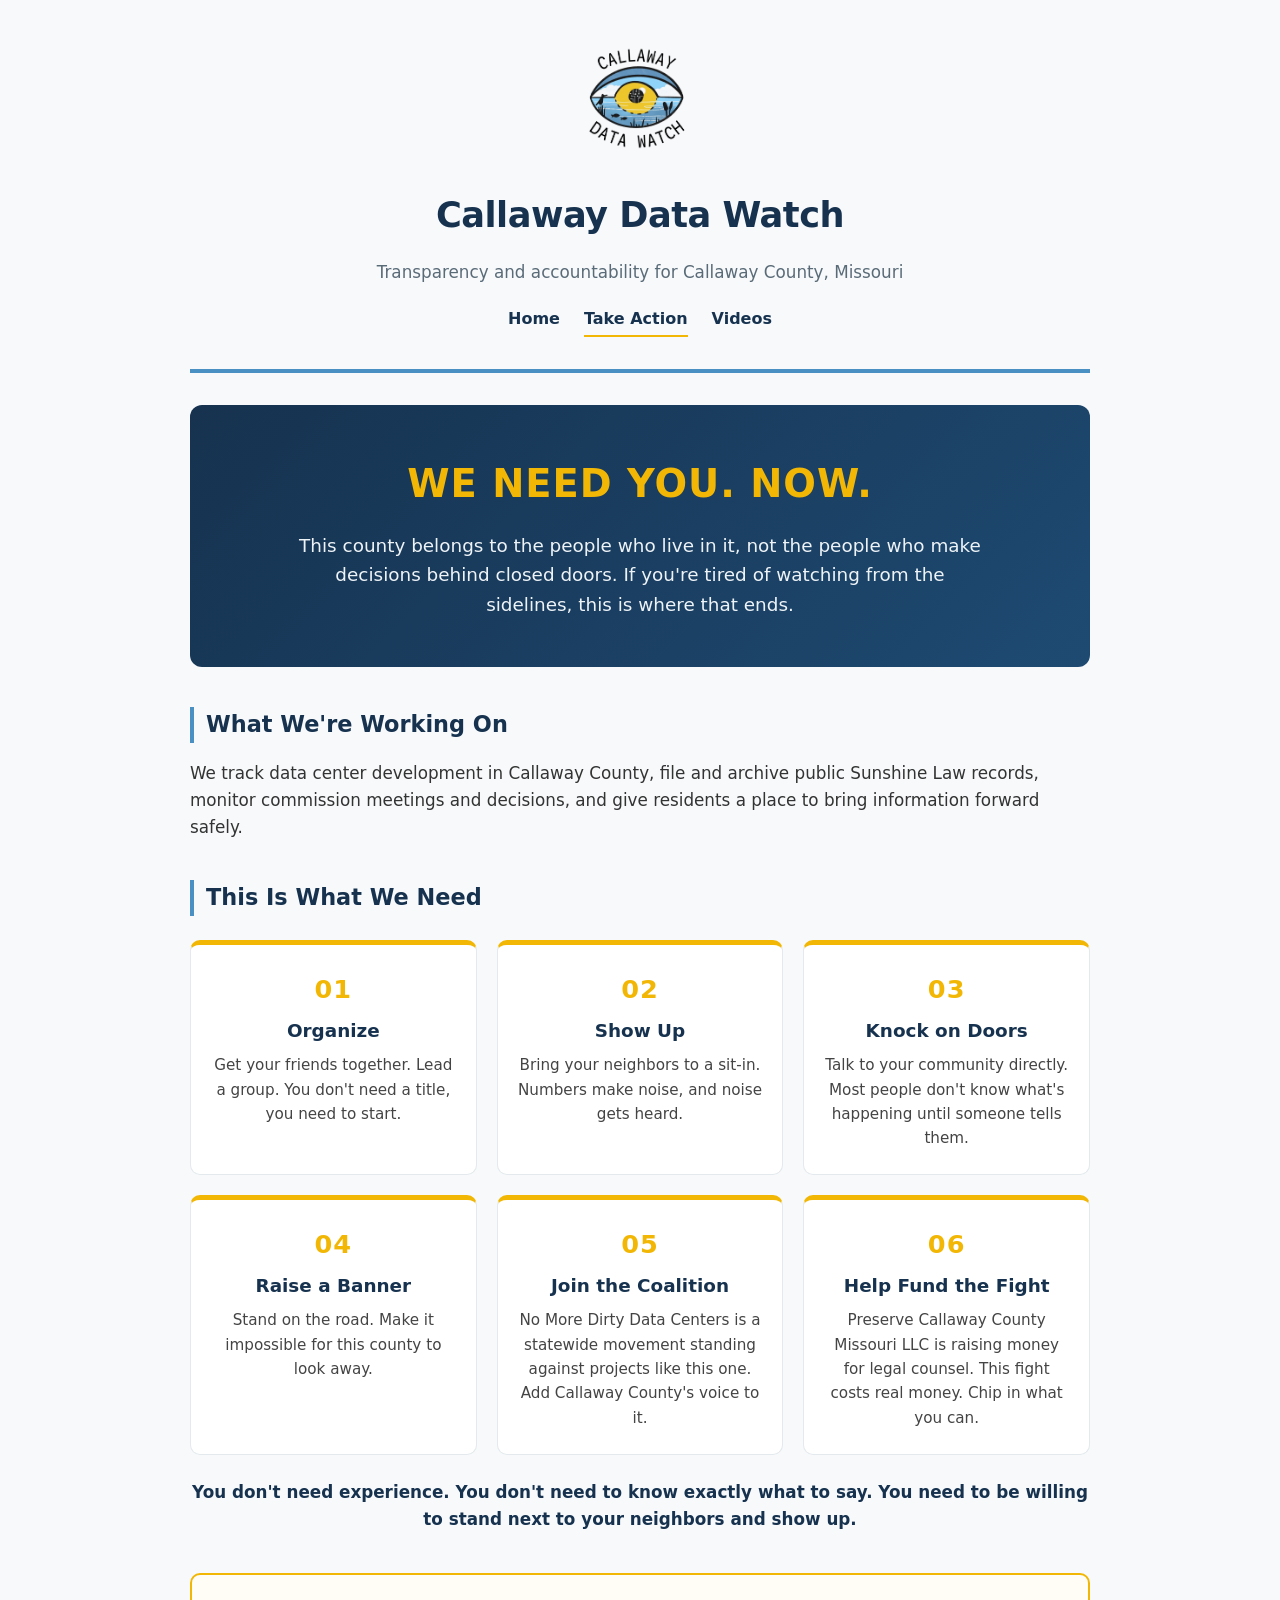
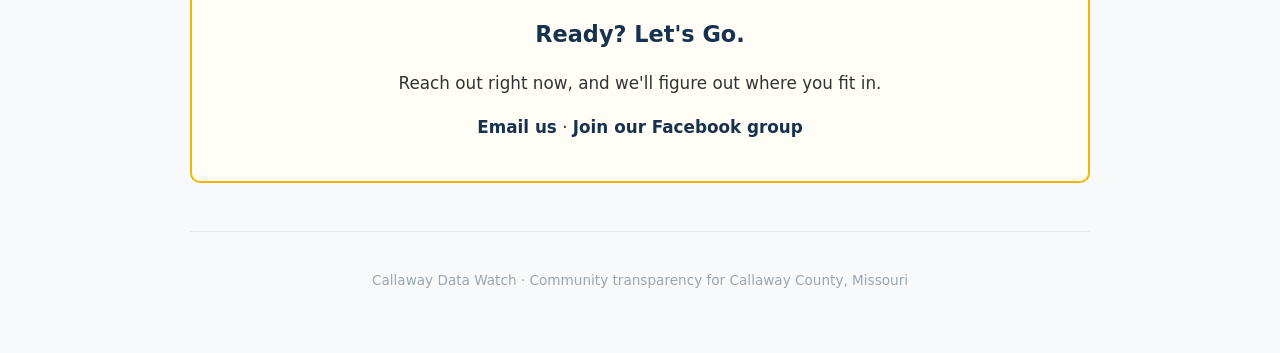
==== take-action.html @ 6653bfb0 "Initial site build: home, take action, videos pages" ====
<!DOCTYPE html>
<html lang="en">
<head>
<meta charset="UTF-8">
<meta name="viewport" content="width=device-width, initial-scale=1">
<title>Take Action — Callaway Data Watch</title>
<link rel="stylesheet" href="style.css">
</head>
<body>

<header>
  <img src="assets/CDW_Logo-04.png" alt="Callaway Data Watch logo" class="logo">
  <h1>Callaway Data Watch</h1>
  <p class="tagline">Transparency and accountability for Callaway County, Missouri</p>
  <nav>
    <a href="index.html">Home</a>
    <a href="take-action.html" class="active">Take Action</a>
    <a href="videos.html">Videos</a>
  </nav>
</header>

<div class="action-banner">
  <h2>WE NEED YOU. NOW.</h2>
  <p>This county belongs to the people who live in it, not the people who make decisions behind closed doors. If you're tired of watching from the sidelines, this is where that ends.</p>
</div>

<main>

  <section>
    <h2>What We're Working On</h2>
    <p>We track data center development in Callaway County, file and archive public Sunshine Law records, monitor commission meetings and decisions, and give residents a place to bring information forward safely.</p>
  </section>

  <section class="action-cards-section">
    <h2>This Is What We Need</h2>

    <div class="action-cards">

      <div class="action-card">
        <span class="action-num">01</span>
        <h3>Organize</h3>
        <p>Get your friends together. Lead a group. You don't need a title, you need to start.</p>
      </div>

      <div class="action-card">
        <span class="action-num">02</span>
        <h3>Show Up</h3>
        <p>Bring your neighbors to a sit-in. Numbers make noise, and noise gets heard.</p>
      </div>

      <div class="action-card">
        <span class="action-num">03</span>
        <h3>Knock on Doors</h3>
        <p>Talk to your community directly. Most people don't know what's happening until someone tells them.</p>
      </div>

      <div class="action-card">
        <span class="action-num">04</span>
        <h3>Raise a Banner</h3>
        <p>Stand on the road. Make it impossible for this county to look away.</p>
      </div>

      <div class="action-card">
        <span class="action-num">05</span>
        <h3>Join the Coalition</h3>
        <p>No More Dirty Data Centers is a statewide movement standing against projects like this one. Add Callaway County's voice to it.</p>
      </div>

      <div class="action-card">
        <span class="action-num">06</span>
        <h3>Help Fund the Fight</h3>
        <p>Preserve Callaway County Missouri LLC is raising money for legal counsel. This fight costs real money. Chip in what you can.</p>
      </div>

    </div>

    <p class="action-note">You don't need experience. You don't need to know exactly what to say. You need to be willing to stand next to your neighbors and show up.</p>
  </section>

  <section class="highlight urgent">
    <h2>Ready? Let's Go.</h2>
    <p>Reach out right now, and we'll figure out where you fit in.</p>
    <p class="contact-links">
      <a href="mailto:callawaydatawatch@gmail.com">Email us</a>
      &middot;
      <a href="https://www.facebook.com/groups/callawaydatawatch/" target="_blank">Join our Facebook group</a>
    </p>
  </section>

</main>

<footer>
  <p>Callaway Data Watch &middot; Community transparency for Callaway County, Missouri</p>
</footer>

</body>
</html>
---- style.css ----
/* ============================================
   Callaway Data Watch
   Site stylesheet, used by all pages
   ============================================ */


/* ---- Base ---- */

body {
  font-family: 'Segoe UI', system-ui, sans-serif;
  max-width: 900px;
  margin: 0 auto;
  padding: 2rem 1.5rem 3rem;
  color: #1e2a33;
  background: #f7f9fb;
  line-height: 1.6;
}


/* ---- Header ---- */

header {
  text-align: center;
  padding-bottom: 2rem;
  margin-bottom: 2rem;
  border-bottom: 4px solid #4a90c2;
}

.logo {
  width: 140px;
  height: auto;
  margin-bottom: 0.5rem;
  mix-blend-mode: multiply;
}

header h1 {
  margin: 0.5rem 0 1rem;
  font-size: 2.2rem;
  font-weight: 800;
  color: #16324f;
  letter-spacing: -0.5px;
}

.tagline {
  color: #5a6b78;
  font-size: 1.05rem;
  margin: 0 0 1.25rem;
}

nav {
  display: flex;
  justify-content: center;
  gap: 1.5rem;
}

nav a {
  color: #16324f;
  text-decoration: none;
  font-weight: 600;
  font-size: 1rem;
  padding-bottom: 0.25rem;
  border-bottom: 2px solid transparent;
}

nav a:hover,
nav a.active {
  border-bottom-color: #f2b705;
}


/* ---- Sections ---- */

section {
  margin-bottom: 2.5rem;
}

section h2 {
  color: #16324f;
  font-size: 1.4rem;
  margin-bottom: 0.75rem;
  border-left: 4px solid #4a90c2;
  padding-left: 0.75rem;
}

section p {
  font-size: 1.05rem;
  color: #333;
}


/* ---- Highlight / call-to-action box ---- */

.highlight {
  background: white;
  border: 1px solid #e3e9ec;
  border-radius: 10px;
  padding: 1.5rem;
  text-align: center;
}

.highlight.urgent {
  border: 2px solid #f2b705;
  background: #fffdf5;
}

.highlight h2 {
  border: none;
  padding: 0;
}

.button {
  display: inline-block;
  margin-top: 0.75rem;
  padding: 0.75rem 1.5rem;
  background: #4a90c2;
  color: white;
  text-decoration: none;
  font-weight: 600;
  border-radius: 8px;
  transition: background 0.2s;
}

.button:hover {
  background: #16324f;
}


/* ---- Contact links ---- */

.contact-links {
  margin-top: 0.5rem;
}

.contact-links a {
  color: #16324f;
  text-decoration: none;
  font-weight: 600;
}

.contact-links a:hover {
  color: #4a90c2;
  text-decoration: underline;
}


/* ---- Take Action page: full-width banner ---- */

.action-banner {
  background: linear-gradient(135deg, #16324f, #1e4a72);
  color: white;
  text-align: center;
  padding: 3rem 2rem;
  border-radius: 12px;
  margin-bottom: 2.5rem;
}

.action-banner h2 {
  font-size: 2.4rem;
  font-weight: 900;
  letter-spacing: 1px;
  margin: 0 0 1rem;
  color: #f2b705;
  border: none;
  padding: 0;
}

.action-banner p {
  max-width: 700px;
  margin: 0 auto;
  font-size: 1.15rem;
  line-height: 1.6;
  color: #eef3f7;
}


/* ---- Take Action page: numbered cards ---- */

.action-cards-section {
  margin-bottom: 2.5rem;
}

.action-cards {
  display: grid;
  grid-template-columns: repeat(auto-fit, minmax(220px, 1fr));
  gap: 1.25rem;
  margin: 1.5rem 0;
}

.action-card {
  background: white;
  border: 1px solid #e3e9ec;
  border-top: 5px solid #f2b705;
  border-radius: 10px;
  padding: 1.5rem 1.25rem;
  text-align: center;
  transition: transform 0.2s, box-shadow 0.2s;
}

.action-card:hover {
  transform: translateY(-4px);
  box-shadow: 0 8px 20px rgba(22, 50, 79, 0.15);
}

.action-num {
  display: block;
  font-size: 1.6rem;
  font-weight: 900;
  color: #f2b705;
  letter-spacing: 1px;
  margin-bottom: 0.35rem;
}

.action-card h3 {
  color: #16324f;
  font-size: 1.15rem;
  margin: 0.25rem 0 0.5rem;
}

.action-card p {
  font-size: 0.95rem;
  color: #444;
  margin: 0;
}

.action-note {
  text-align: center;
  font-size: 1.05rem;
  font-weight: 600;
  color: #16324f;
  margin-top: 1.5rem;
}


/* ---- Videos page ---- */

.video-grid {
  display: grid;
  grid-template-columns: repeat(auto-fit, minmax(280px, 1fr));
  gap: 1.5rem;
  margin-bottom: 2.5rem;
}

.video-embed {
  background: white;
  border: 1px solid #e3e9ec;
  border-radius: 10px;
  padding: 0.75rem;
  min-height: 200px;
  display: flex;
  align-items: center;
  justify-content: center;
}

.video-embed iframe,
.video-embed blockquote {
  width: 100%;
  max-width: 100%;
}


/* ---- Footer ---- */

footer {
  text-align: center;
  margin-top: 3rem;
  padding-top: 1.5rem;
  border-top: 1px solid #e3e9ec;
  color: #9aa7b0;
  font-size: 0.85rem;
}
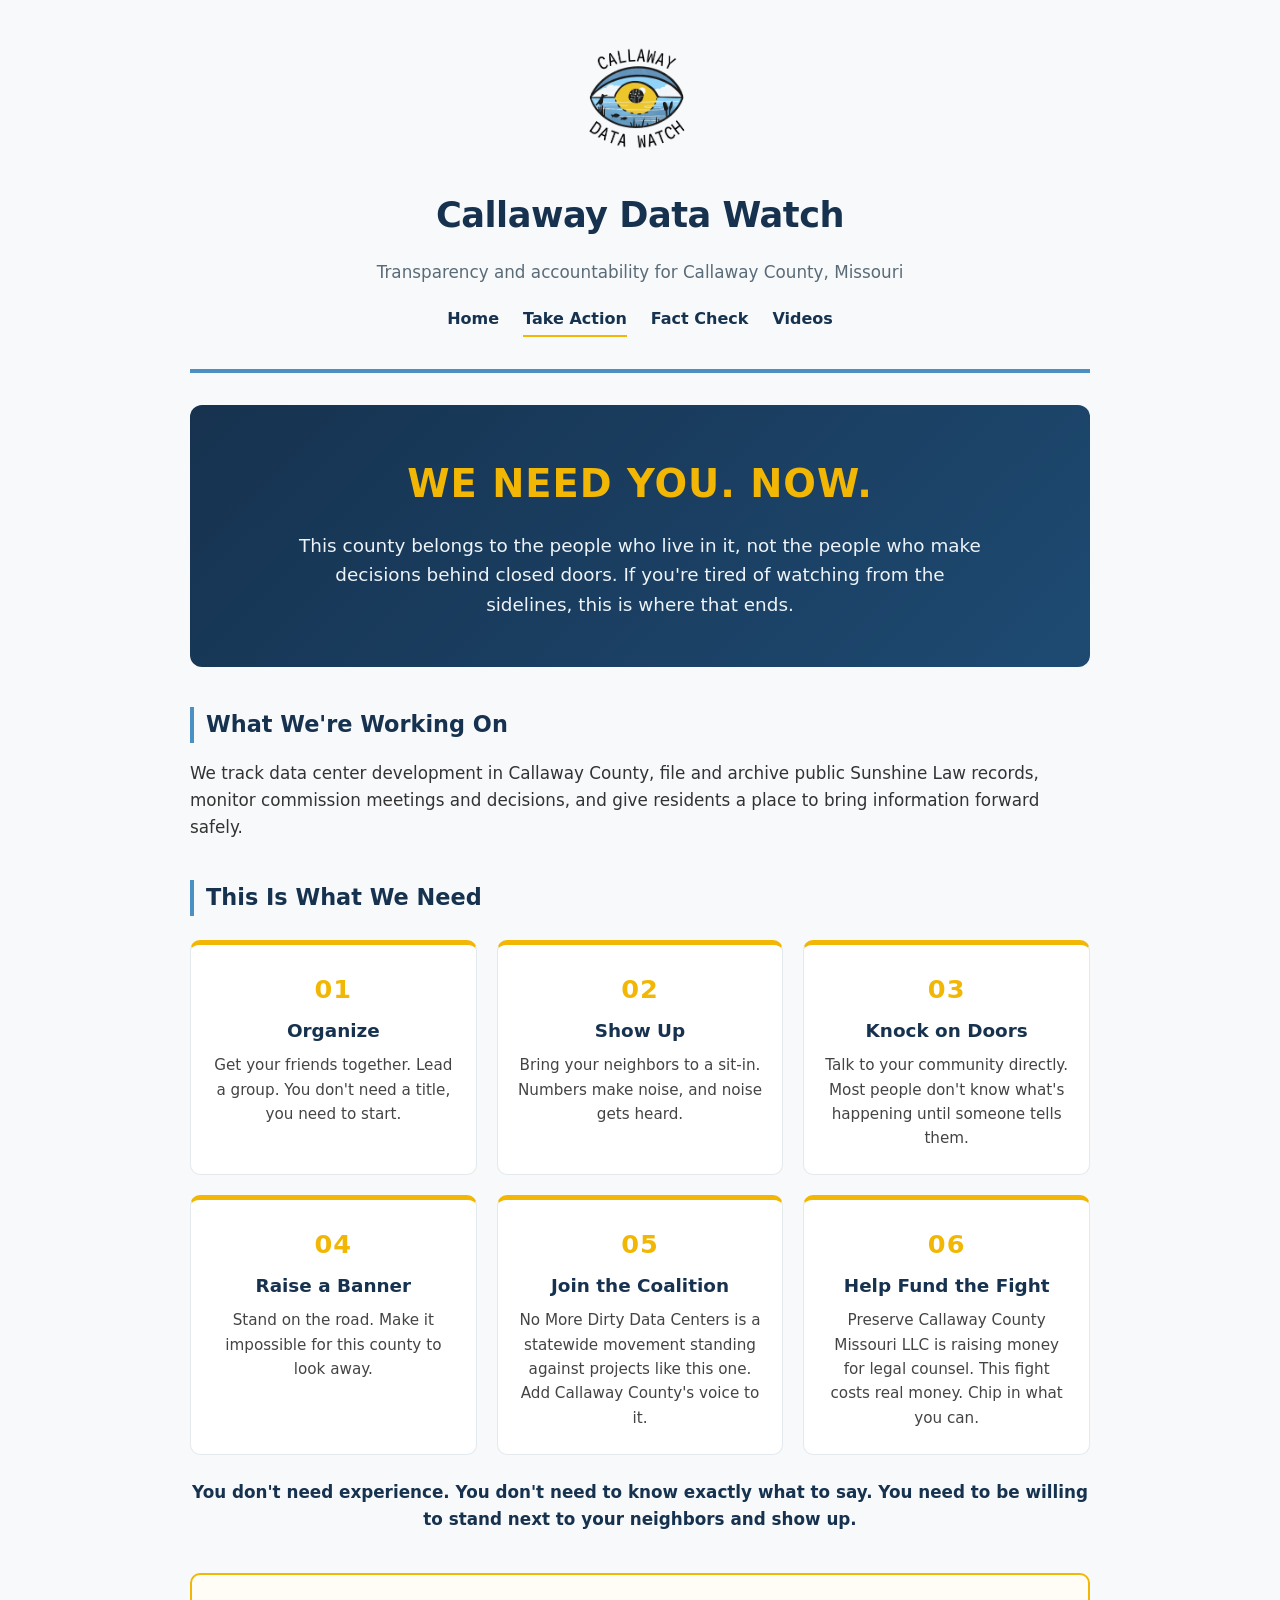
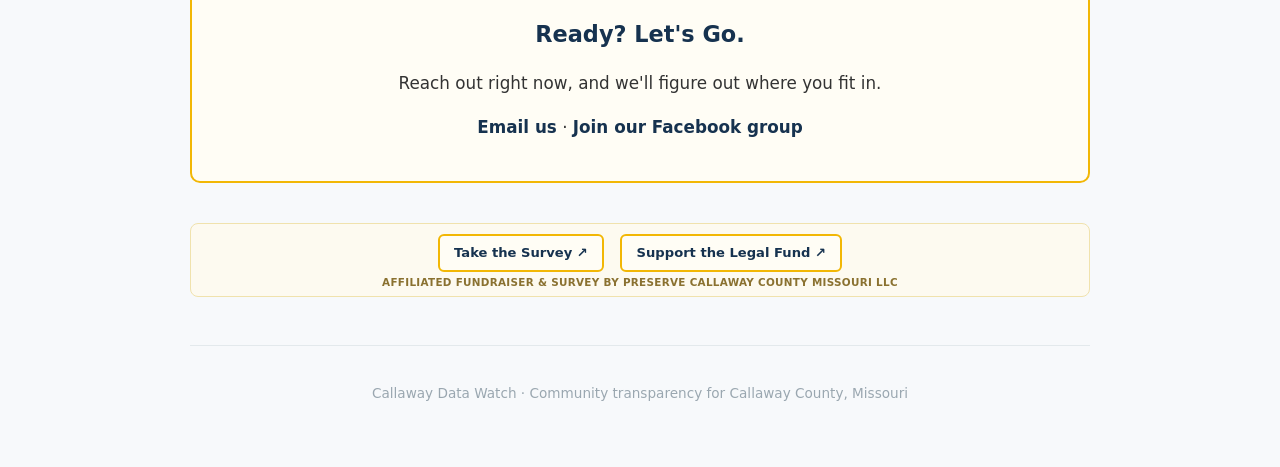
==== commit 87b2df1a: "Add Fact Check page, update nav across all pages, add survey/donate buttons site-wide" ====
--- a/take-action.html
+++ b/take-action.html
@@ -15,6 +15,7 @@
   <nav>
     <a href="index.html">Home</a>
     <a href="take-action.html" class="active">Take Action</a>
+    <a href="fact-check.html">Fact Check</a>
     <a href="videos.html">Videos</a>
   </nav>
 </header>
@@ -87,6 +88,14 @@
     </p>
   </section>
 
+  <section class="affiliate-card">
+    <div class="cta-buttons">
+      <a href="https://www.surveymonkey.com/r/preservecallaway" class="button-external button-survey" target="_blank">Take the Survey ↗</a>
+      <a href="https://gofund.me/22b78d3d5" class="button-external button-donate" target="_blank">Support the Legal Fund ↗</a>
+    </div>
+    <p class="affiliate-label">Affiliated Fundraiser &amp; Survey by Preserve Callaway County Missouri LLC</p>
+  </section>
+
 </main>
 
 <footer>
--- a/style.css
+++ b/style.css
@@ -31,6 +31,11 @@
   height: auto;
   margin-bottom: 0.5rem;
   mix-blend-mode: multiply;
+  transition: transform 0.25s ease;
+}
+
+.logo:hover {
+  transform: scale(1.08);
 }
 
 header h1 {
@@ -122,6 +127,84 @@
 
 .button:hover {
   background: #16324f;
+}
+
+
+/* ---- Top-of-page call-to-action buttons (survey / donate) ----
+   These link OFF-SITE to affiliated third-party pages, so they
+   are styled distinctly from .button (which is used for our own
+   pages, like the Sunshine Archive). The small arrow makes the
+   "you are leaving this site" cue visible at a glance. */
+
+.cta-buttons {
+  display: flex;
+  flex-wrap: wrap;
+  justify-content: center;
+  gap: 1rem;
+}
+
+.button-external {
+  display: inline-flex;
+  align-items: center;
+  gap: 0.3rem;
+  padding: 0.4rem 0.9rem;
+  text-decoration: none;
+  font-weight: 600;
+  font-size: 0.82rem;
+  border-radius: 6px;
+  border: 2px solid transparent;
+  transition: transform 0.15s, box-shadow 0.15s;
+}
+
+.button-external:hover {
+  transform: translateY(-2px);
+  box-shadow: 0 6px 14px rgba(22, 50, 79, 0.18);
+}
+
+.button-survey {
+  background: #fffdf5;
+  color: #16324f;
+  border-color: #f2b705;
+}
+
+.button-survey:hover {
+  background: #f2b705;
+  color: #16324f;
+}
+
+.button-donate {
+  background: #fffdf5;
+  color: #16324f;
+  border-color: #f2b705;
+}
+
+.button-donate:hover {
+  background: #f2b705;
+  color: #16324f;
+}
+
+
+/* ---- Affiliated fundraiser/survey card ----
+   Small, quiet block: exists so the two off-site buttons above
+   don't outweigh our own content or read as "ours." */
+
+.affiliate-card {
+  background: #fdfaf0;
+  border: 1px solid #f0e2ad;
+  border-radius: 8px;
+  padding: 0.6rem 1rem 0.5rem;
+  text-align: center;
+  margin-bottom: 2rem;
+}
+
+.affiliate-label {
+  font-size: 0.65rem;
+  font-weight: 600;
+  color: #8a7130;
+  text-transform: uppercase;
+  letter-spacing: 0.3px;
+  line-height: 1;
+  margin: 0.35rem 0 0;
 }
 
 
@@ -232,6 +315,19 @@
 
 
 /* ---- Videos page ---- */
+
+.coming-soon {
+  text-align: center;
+  font-weight: 700;
+  font-size: 1.1rem;
+  color: #8a7130;
+  background: #fdfaf0;
+  border: 1px solid #f0e2ad;
+  border-radius: 8px;
+  padding: 0.5rem;
+  max-width: 220px;
+  margin: 0 auto 1.5rem;
+}
 
 .video-grid {
   display: grid;
@@ -258,6 +354,101 @@
 }
 
 
+/* ---- Fact Check page: banner ---- */
+
+.factcheck-banner {
+  background: linear-gradient(135deg, #16324f, #1e4a72);
+  color: white;
+  text-align: center;
+  padding: 2.5rem 2rem;
+  border-radius: 12px;
+  margin-bottom: 2.5rem;
+}
+
+.factcheck-banner h2 {
+  font-size: 2rem;
+  font-weight: 900;
+  line-height: 1.3;
+  margin: 0 0 1rem;
+  color: #f2b705;
+  border: none;
+  padding: 0;
+}
+
+.factcheck-banner p {
+  max-width: 700px;
+  margin: 0 auto 1.25rem;
+  font-size: 1.1rem;
+  line-height: 1.6;
+  color: #eef3f7;
+}
+
+.factcheck-banner .button {
+  margin-top: 0;
+}
+
+
+/* ---- Fact Check page: discrepancy list ---- */
+
+.discrepancy-list {
+  background: white;
+  border: 1px solid #e3e9ec;
+  border-radius: 10px;
+  padding: 1.5rem 1.5rem 1.5rem 2.5rem;
+  margin-top: 1rem;
+}
+
+.discrepancy-list li {
+  margin-bottom: 1.25rem;
+  font-size: 1.02rem;
+  color: #333;
+  line-height: 1.6;
+}
+
+.discrepancy-list li:last-child {
+  margin-bottom: 0;
+}
+
+.discrepancy-list li::marker {
+  font-weight: 800;
+  color: #16324f;
+}
+
+
+/* ---- Fact Check page: exhibit photo gallery ---- */
+
+.exhibit-grid {
+  display: grid;
+  grid-template-columns: repeat(auto-fit, minmax(180px, 1fr));
+  gap: 1.25rem;
+  margin-top: 1.5rem;
+}
+
+.exhibit {
+  background: white;
+  border: 1px solid #e3e9ec;
+  border-radius: 10px;
+  padding: 0.6rem;
+  margin: 0;
+  text-align: center;
+}
+
+.exhibit img {
+  width: 100%;
+  height: auto;
+  border-radius: 6px;
+  display: block;
+  cursor: zoom-in;
+}
+
+.exhibit figcaption {
+  margin-top: 0.5rem;
+  font-size: 0.85rem;
+  font-weight: 600;
+  color: #16324f;
+}
+
+
 /* ---- Footer ---- */
 
 footer {
